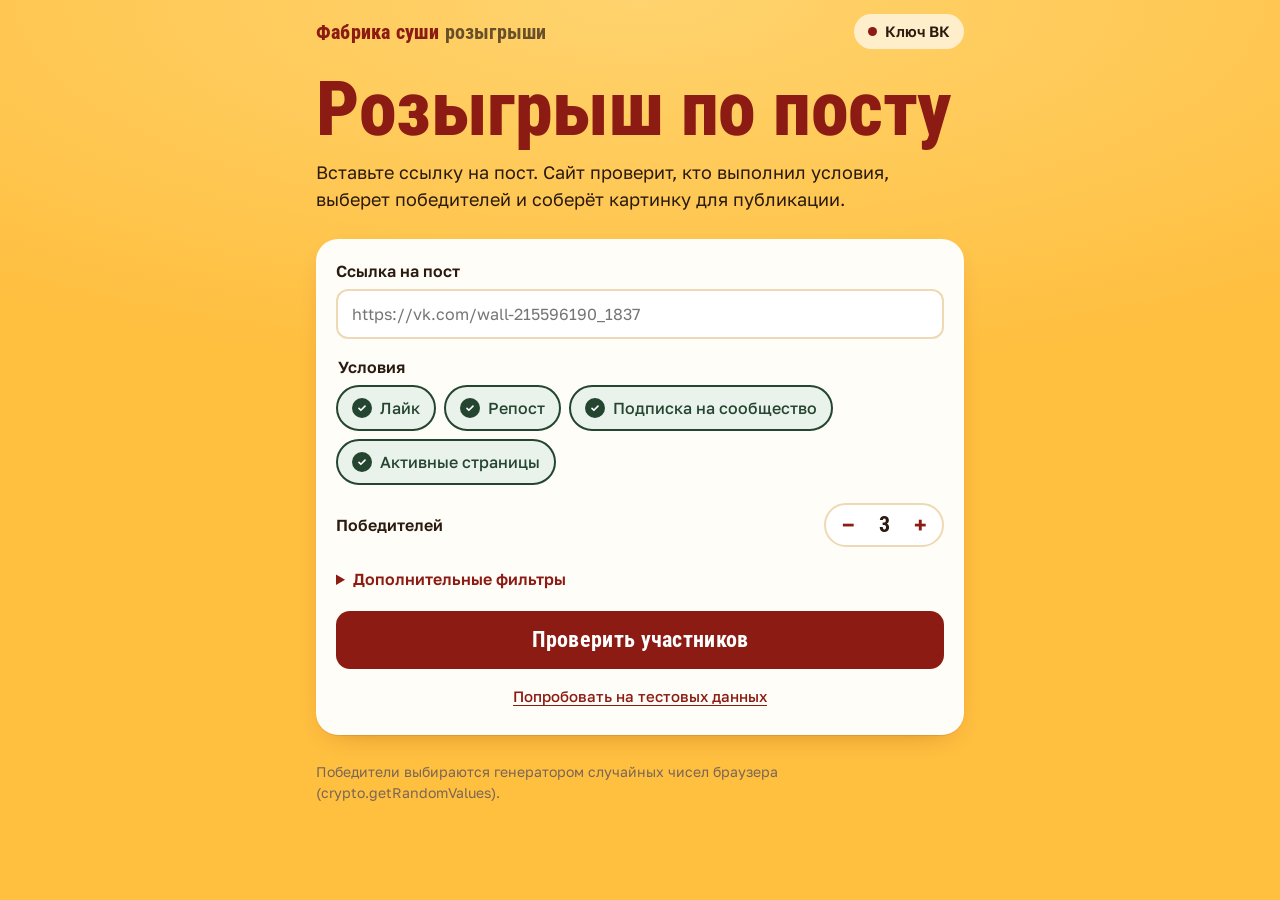
==== index.html @ 8135ab61 "Сайт-рандомайзер для розыгрышей ВК с картинкой победителей Проверка условий (лайк, репост, подписка," ====
<!doctype html>
<html lang="ru">
<head>
  <meta charset="utf-8">
  <meta name="viewport" content="width=device-width, initial-scale=1">
  <title>Розыгрыш по посту ВК</title>
  <meta name="description" content="Проверка условий розыгрыша ВКонтакте, честный выбор победителей и готовая картинка с победителями.">
  <meta name="theme-color" content="#FFBF3F">
  <link rel="preconnect" href="https://fonts.googleapis.com">
  <link rel="preconnect" href="https://fonts.gstatic.com" crossorigin>
  <link href="https://fonts.googleapis.com/css2?family=Golos+Text:wght@400;500;600;700&family=Roboto+Condensed:wght@700;800&display=swap" rel="stylesheet">
  <link rel="stylesheet" href="style.css">
</head>
<body>
  <header class="top">
    <div class="wrap top__row">
      <span class="brand">Фабрика суши <span class="brand__sub">розыгрыши</span></span>
      <button class="ghost-btn" id="tokenBtn" type="button" aria-expanded="false" aria-controls="tokenPanel">
        <span class="dot" id="tokenDot" aria-hidden="true"></span><span id="tokenBtnText">Ключ ВК</span>
      </button>
    </div>
  </header>

  <main class="wrap">
    <section class="panel token" id="tokenPanel" hidden>
      <h2 class="h2">Ключ доступа ВКонтакте</h2>
      <p class="muted">Нужен сервисный ключ вашего приложения ВК. Он хранится только в этом браузере и никуда не отправляется, кроме самого ВКонтакте.</p>
      <div class="field">
        <label for="token">Сервисный ключ</label>
        <div class="input-row">
          <input id="token" type="password" autocomplete="off" spellcheck="false" placeholder="Вставьте ключ">
          <button type="button" class="ghost-btn small" id="tokenShow">Показать</button>
        </div>
      </div>
      <div class="actions">
        <button type="button" class="btn" id="tokenSave">Сохранить ключ</button>
        <button type="button" class="link-btn" id="tokenClear">Удалить ключ</button>
      </div>
      <details class="help">
        <summary>Где взять ключ</summary>
        <ol>
          <li>Откройте раздел для разработчиков ВК (<a href="https://dev.vk.com" target="_blank" rel="noopener">dev.vk.com</a>) или кабинет VK ID для бизнеса и создайте приложение.</li>
          <li>Подтвердите действие по телефону, если ВК попросит.</li>
          <li>В настройках приложения найдите поле «Сервисный ключ доступа» и скопируйте его сюда.</li>
        </ol>
        <p class="muted">Без ключа можно попробовать сайт на тестовых данных.</p>
      </details>
    </section>

    <section class="hero">
      <h1 class="h1">Розыгрыш по&nbsp;посту</h1>
      <p class="lead">Вставьте ссылку на пост. Сайт проверит, кто выполнил условия, выберет победителей и соберёт картинку для публикации.</p>
    </section>

    <form class="panel" id="setup" novalidate>
      <div class="field">
        <label for="postUrl">Ссылка на пост</label>
        <input id="postUrl" type="url" inputmode="url" autocomplete="off" spellcheck="false" placeholder="https://vk.com/wall-215596190_1837">
        <p class="field__err" id="postErr" hidden></p>
      </div>

      <fieldset class="conds">
        <legend>Условия</legend>
        <label class="chip"><input type="checkbox" id="cLike" checked><span>Лайк</span></label>
        <label class="chip"><input type="checkbox" id="cRepost" checked><span>Репост</span></label>
        <label class="chip"><input type="checkbox" id="cMember" checked><span>Подписка на сообщество</span></label>
        <label class="chip"><input type="checkbox" id="cActive" checked><span>Активные страницы</span></label>
      </fieldset>

      <div class="field field--inline">
        <span class="label" id="countLabel">Победителей</span>
        <div class="stepper" role="group" aria-labelledby="countLabel">
          <button type="button" id="countMinus" aria-label="Меньше победителей">−</button>
          <output id="countOut" aria-live="polite">3</output>
          <button type="button" id="countPlus" aria-label="Больше победителей">+</button>
        </div>
      </div>

      <details class="more">
        <summary>Дополнительные фильтры</summary>
        <label class="check"><input type="checkbox" id="fNoPhoto"> Исключить страницы без аватарки</label>
        <label class="check"><input type="checkbox" id="fClosed"> Исключить закрытые профили</label>
        <div class="field">
          <label for="groupOverride">Проверять подписку на другое сообщество</label>
          <input id="groupOverride" type="text" autocomplete="off" spellcheck="false" placeholder="По умолчанию — сообщество, где опубликован пост">
        </div>
        <div class="field">
          <label for="exclude">Не допускать к розыгрышу</label>
          <textarea id="exclude" rows="3" spellcheck="false" placeholder="Ссылки или id через запятую или с новой строки: админы, прошлые победители"></textarea>
        </div>
      </details>

      <div class="actions">
        <button type="submit" class="btn btn--big" id="checkBtn">Проверить участников</button>
        <button type="button" class="link-btn" id="demoBtn">Попробовать на тестовых данных</button>
      </div>
    </form>

    <section class="panel" id="checkPanel" hidden aria-live="polite">
      <div class="post" id="postCard" hidden>
        <img class="post__ava" id="postAva" alt="">
        <div>
          <div class="post__name" id="postName"></div>
          <div class="muted small" id="postMeta"></div>
        </div>
      </div>
      <h2 class="h2">Проверка условий</h2>
      <ol class="funnel" id="funnel"></ol>
      <p class="status" id="checkStatus"></p>
      <div class="total" id="totalBox" hidden>
        <span class="total__num" id="totalNum">0</span>
        <span class="total__txt" id="totalTxt">участников прошли проверку</span>
      </div>
      <details class="people" id="peopleBox" hidden>
        <summary>Список участников</summary>
        <ul class="people__list" id="peopleList"></ul>
      </details>
      <div class="actions" id="drawActions" hidden>
        <button type="button" class="btn btn--big" id="drawBtn">Разыграть</button>
      </div>
    </section>

    <section class="panel" id="drawPanel" hidden>
      <h2 class="h2" id="drawTitle">Выбираем победителей</h2>
      <div class="reel" id="reel" aria-hidden="true">
        <div class="reel__track" id="reelTrack"></div>
        <div class="reel__marker"></div>
      </div>
      <ol class="winners" id="winners"></ol>
    </section>

    <section class="panel" id="posterPanel" hidden>
      <h2 class="h2">Картинка с победителями</h2>
      <p class="muted small" id="posterNote"></p>
      <div class="poster">
        <canvas id="poster" width="1254" height="1254" aria-label="Картинка с победителями"></canvas>
      </div>
      <div class="actions actions--wrap">
        <button type="button" class="btn" id="downloadBtn">Скачать картинку</button>
        <button type="button" class="btn btn--light" id="shareBtn" hidden>Поделиться</button>
        <button type="button" class="btn btn--light" id="copyBtn">Скопировать список</button>
        <button type="button" class="btn btn--light" id="protocolBtn">Скачать протокол</button>
      </div>
      <p class="muted small">Протокол — это файл со всеми участниками, прошедшими проверку, и результатом выбора. Его можно показать, если кто-то усомнится в честности.</p>
    </section>
  </main>

  <div class="toast" id="toast" role="status" aria-live="polite" hidden></div>

  <footer class="wrap foot muted small">
    Победители выбираются генератором случайных чисел браузера (crypto.getRandomValues).
  </footer>

  <script src="app.js"></script>
</body>
</html>
---- style.css ----
:root {
  --saffron: #FFBF3F;
  --saffron-deep: #F0A31C;
  --paper: #FFFDF7;
  --soy: #2A1A10;
  --ash: #7A6656;
  --wine: #8C1C13;
  --wine-dark: #6E130C;
  --nori: #24452F;
  --line: #EED9B4;
  --gold: #F7B500;
  --silver: #8B9AAA;
  --bronze: #C46A1E;
  --radius-panel: 22px;
  --radius-ctl: 12px;
  --display: "Roboto Condensed", "Arial Narrow", sans-serif;
  --ui: "Golos Text", system-ui, -apple-system, "Segoe UI", sans-serif;
}

* { box-sizing: border-box; }
[hidden] { display: none !important; }
html { -webkit-text-size-adjust: 100%; }
body {
  margin: 0;
  background: var(--saffron);
  background-image: radial-gradient(120% 60% at 50% 0%, #FFD36E 0%, rgba(255, 211, 110, 0) 70%);
  background-attachment: fixed;
  color: var(--soy);
  font: 400 16px/1.5 var(--ui);
}
img { display: block; }
a { color: var(--wine); }
.wrap { width: 100%; max-width: 680px; margin: 0 auto; padding: 0 16px; }
.muted { color: var(--ash); }
.small { font-size: 14px; }

/* header */
.top { padding: 14px 0 0; }
.top__row { display: flex; align-items: center; justify-content: space-between; gap: 12px; }
.brand { font: 800 20px/1 var(--display); color: var(--wine); letter-spacing: .2px; }
.brand__sub { font-weight: 700; color: var(--soy); opacity: .7; }
.dot { width: 9px; height: 9px; border-radius: 50%; background: var(--wine); display: inline-block; margin-right: 8px; }
.dot.ok { background: var(--nori); }

/* hero */
.hero { padding: 26px 0 8px; }
.h1 {
  font: 800 clamp(44px, 12vw, 76px)/.92 var(--display);
  color: var(--wine);
  margin: 0 0 14px;
  letter-spacing: -.5px;
}
.lead { margin: 0; font-size: 18px; max-width: 34em; }
.h2 { font: 700 26px/1.1 var(--display); margin: 0 0 14px; }

/* panels */
.panel {
  background: var(--paper);
  border-radius: var(--radius-panel);
  padding: 20px;
  margin: 18px 0;
  box-shadow: 0 1px 0 rgba(140, 28, 19, .12), 0 10px 30px -18px rgba(110, 19, 12, .45);
}
.token { border: 2px solid var(--wine); }

/* fields */
.field { margin: 0 0 16px; }
.field label, .label, legend { display: block; font-weight: 600; margin: 0 0 6px; }
input[type=text], input[type=url], input[type=password], textarea {
  width: 100%;
  font: 400 16px/1.4 var(--ui);
  color: var(--soy);
  background: #fff;
  border: 2px solid var(--line);
  border-radius: var(--radius-ctl);
  padding: 12px 14px;
  outline: none;
  transition: border-color .15s;
}
textarea { resize: vertical; }
input:focus, textarea:focus { border-color: var(--wine); }
.field__err { color: var(--wine); font-weight: 600; margin: 8px 0 0; }
.input-row { display: flex; gap: 8px; }
.input-row input { flex: 1; min-width: 0; }
.field--inline { display: flex; align-items: center; justify-content: space-between; gap: 12px; }
.field--inline .label { margin: 0; }

/* conditions */
.conds { border: 0; padding: 0; margin: 0 0 18px; display: flex; flex-wrap: wrap; gap: 8px; }
.conds legend { width: 100%; }
.chip { position: relative; cursor: pointer; }
.chip input { position: absolute; opacity: 0; inset: 0; margin: 0; cursor: pointer; }
.chip span {
  display: inline-flex; align-items: center; gap: 8px;
  padding: 9px 14px;
  border-radius: 999px;
  border: 2px solid var(--line);
  background: #fff;
  font-weight: 500;
  transition: background .15s, border-color .15s, color .15s;
}
.chip span::before {
  content: ""; width: 16px; height: 16px; border-radius: 50%;
  border: 2px solid var(--line); background: #fff; flex: none;
}
.chip input:checked + span { border-color: var(--nori); background: #EAF2EC; color: var(--nori); }
.chip input:checked + span::before {
  border-color: var(--nori);
  background: var(--nori) url("data:image/svg+xml,%3Csvg xmlns='http://www.w3.org/2000/svg' viewBox='0 0 16 16'%3E%3Cpath d='M4 8.5l2.5 2.5L12 5.5' fill='none' stroke='white' stroke-width='2.2' stroke-linecap='round' stroke-linejoin='round'/%3E%3C/svg%3E") center/12px no-repeat;
}
.chip input:focus-visible + span { outline: 3px solid var(--wine); outline-offset: 2px; }

.check { display: flex; gap: 10px; align-items: center; margin: 0 0 12px; cursor: pointer; }
.check input { width: 20px; height: 20px; accent-color: var(--nori); }

.stepper { display: inline-flex; align-items: center; border: 2px solid var(--line); border-radius: 999px; background: #fff; }
.stepper button {
  width: 44px; height: 40px; border: 0; background: none; cursor: pointer;
  font: 600 22px/1 var(--ui); color: var(--wine); border-radius: 999px;
}
.stepper button:disabled { color: var(--line); cursor: default; }
.stepper output { min-width: 28px; text-align: center; font: 700 22px/1 var(--display); }

details.more, details.help { margin: 0 0 16px; }
details summary { cursor: pointer; font-weight: 600; color: var(--wine); padding: 4px 0; }
details[open] summary { margin-bottom: 12px; }
.help ol { padding-left: 20px; margin: 0 0 10px; }

/* buttons */
.actions { display: flex; flex-direction: column; align-items: stretch; gap: 10px; margin-top: 6px; }
.actions--wrap { flex-direction: row; flex-wrap: wrap; }
.actions--wrap .btn { flex: 1 1 auto; }
.btn {
  font: 600 16px/1 var(--ui);
  border: 0; cursor: pointer;
  background: var(--wine); color: #fff;
  padding: 15px 20px; border-radius: 14px;
  transition: background .15s, transform .1s;
}
.btn:hover { background: var(--wine-dark); }
.btn:active { transform: scale(.98); }
.btn:disabled { background: #C9A99F; cursor: progress; }
.btn--big { font: 700 22px/1 var(--display); padding: 18px 20px; letter-spacing: .3px; }
.btn--light { background: #fff; color: var(--wine); box-shadow: inset 0 0 0 2px var(--wine); }
.btn--light:hover { background: #FBEDEA; }
.ghost-btn {
  display: inline-flex; align-items: center; white-space: nowrap; flex: none;
  font: 600 15px/1 var(--ui); color: var(--soy);
  background: rgba(255, 253, 247, .7); border: 0; border-radius: 999px;
  padding: 10px 14px; cursor: pointer;
}
.ghost-btn.small { font-size: 14px; border-radius: var(--radius-ctl); }
.link-btn {
  background: none; border: 0; padding: 8px 0; cursor: pointer;
  font: 500 15px/1.3 var(--ui); color: var(--wine); text-decoration: underline; text-underline-offset: 3px;
}
button:focus-visible, a:focus-visible, summary:focus-visible { outline: 3px solid var(--wine); outline-offset: 2px; }

/* post card */
.post { display: flex; gap: 12px; align-items: center; padding-bottom: 16px; margin-bottom: 16px; border-bottom: 2px dashed var(--line); }
.post__ava { width: 48px; height: 48px; border-radius: 50%; object-fit: cover; background: var(--line); }
.post__name { font-weight: 700; }

/* funnel */
.funnel { list-style: none; margin: 0 0 12px; padding: 0; display: grid; gap: 10px; }
.funnel li { display: grid; grid-template-columns: 1fr auto; gap: 4px 12px; align-items: baseline; }
.funnel .f-name { font-weight: 500; }
.funnel .f-num { font: 700 20px/1 var(--display); font-variant-numeric: tabular-nums; }
.funnel .f-bar { grid-column: 1 / -1; height: 10px; border-radius: 99px; background: #F6EAD3; overflow: hidden; }
.funnel .f-bar i { display: block; height: 100%; width: 0; background: var(--saffron-deep); border-radius: inherit; transition: width .5s ease; }
.funnel li.done .f-bar i { background: var(--nori); }
.funnel li.wait { opacity: .45; }
.funnel li.run .f-num::after { content: "…"; }
.funnel .f-note { grid-column: 1 / -1; font-size: 13px; color: var(--ash); }
.status { margin: 0 0 8px; min-height: 1.5em; color: var(--ash); }
.status.err { color: var(--wine); font-weight: 600; }

.total { display: flex; align-items: baseline; gap: 10px; margin: 6px 0 12px; }
.total__num { font: 800 56px/1 var(--display); color: var(--nori); }
.total__txt { font-weight: 600; }

.people summary { margin-bottom: 0; }
.people__list { list-style: none; padding: 0; margin: 10px 0 14px; max-height: 320px; overflow: auto; display: grid; gap: 6px; }
.people__list li { display: flex; align-items: center; gap: 10px; font-size: 15px; }
.people__list img { width: 32px; height: 32px; border-radius: 50%; object-fit: cover; background: var(--line); }

/* reel: the one loud moment */
.reel {
  position: relative; height: 112px; margin: 4px -20px 18px;
  overflow: hidden;
  background: var(--wine);
  -webkit-mask-image: linear-gradient(90deg, transparent, #000 18%, #000 82%, transparent);
          mask-image: linear-gradient(90deg, transparent, #000 18%, #000 82%, transparent);
}
.reel__track { position: absolute; top: 14px; left: 0; display: flex; gap: 12px; will-change: transform; }
.reel__track img { width: 84px; height: 84px; border-radius: 50%; object-fit: cover; border: 3px solid rgba(255, 255, 255, .25); background: #A8463C; flex: none; }
.reel__marker {
  position: absolute; left: 50%; top: 8px; bottom: 8px; width: 96px; margin-left: -48px;
  border-radius: 50%; border: 4px solid var(--saffron);
  box-shadow: 0 0 0 4px rgba(255, 191, 63, .3);
  pointer-events: none;
}

.winners { list-style: none; padding: 0; margin: 0; display: grid; gap: 10px; }
.winner {
  display: grid; grid-template-columns: auto 56px 1fr auto; gap: 12px; align-items: center;
  padding: 10px 12px 10px 10px; border-radius: 16px; background: #fff; border: 2px solid var(--line);
}
.winner__place {
  width: 34px; height: 34px; border-radius: 50%; display: grid; place-items: center;
  font: 800 18px/1 var(--display); color: #fff; background: var(--silver);
}
.winner[data-place="1"] .winner__place { background: var(--gold); }
.winner[data-place="3"] .winner__place { background: var(--bronze); }
.winner img { width: 56px; height: 56px; border-radius: 50%; object-fit: cover; background: var(--line); }
.winner__name { font-weight: 700; overflow-wrap: anywhere; }
.winner__name a { color: inherit; text-decoration: none; }
.winner__name a:hover { text-decoration: underline; }
.winner__meta { font-size: 13px; color: var(--ash); }
.winner .link-btn { font-size: 14px; }
.winner.new { animation: pop .45s ease; }
@keyframes pop { from { transform: scale(.94); opacity: 0; } to { transform: none; opacity: 1; } }

.poster { border-radius: 14px; overflow: hidden; margin: 0 0 14px; background: var(--saffron); }
.poster canvas { width: 100%; height: auto; display: block; }

.toast {
  position: fixed; left: 50%; bottom: 20px; transform: translateX(-50%);
  background: var(--soy); color: #fff; padding: 12px 18px; border-radius: 12px;
  font-weight: 500; max-width: calc(100% - 32px); z-index: 10;
}
.foot { padding: 8px 16px 32px; }

@media (max-width: 420px) {
  .panel { padding: 16px; border-radius: 18px; }
  .reel { margin-left: -16px; margin-right: -16px; }
  .winner { grid-template-columns: auto 48px 1fr; }
  .winner img { width: 48px; height: 48px; }
  .winner .link-btn { grid-column: 2 / -1; justify-self: start; padding: 0; }
}
@media (prefers-reduced-motion: reduce) {
  * { transition: none !important; animation: none !important; }
}
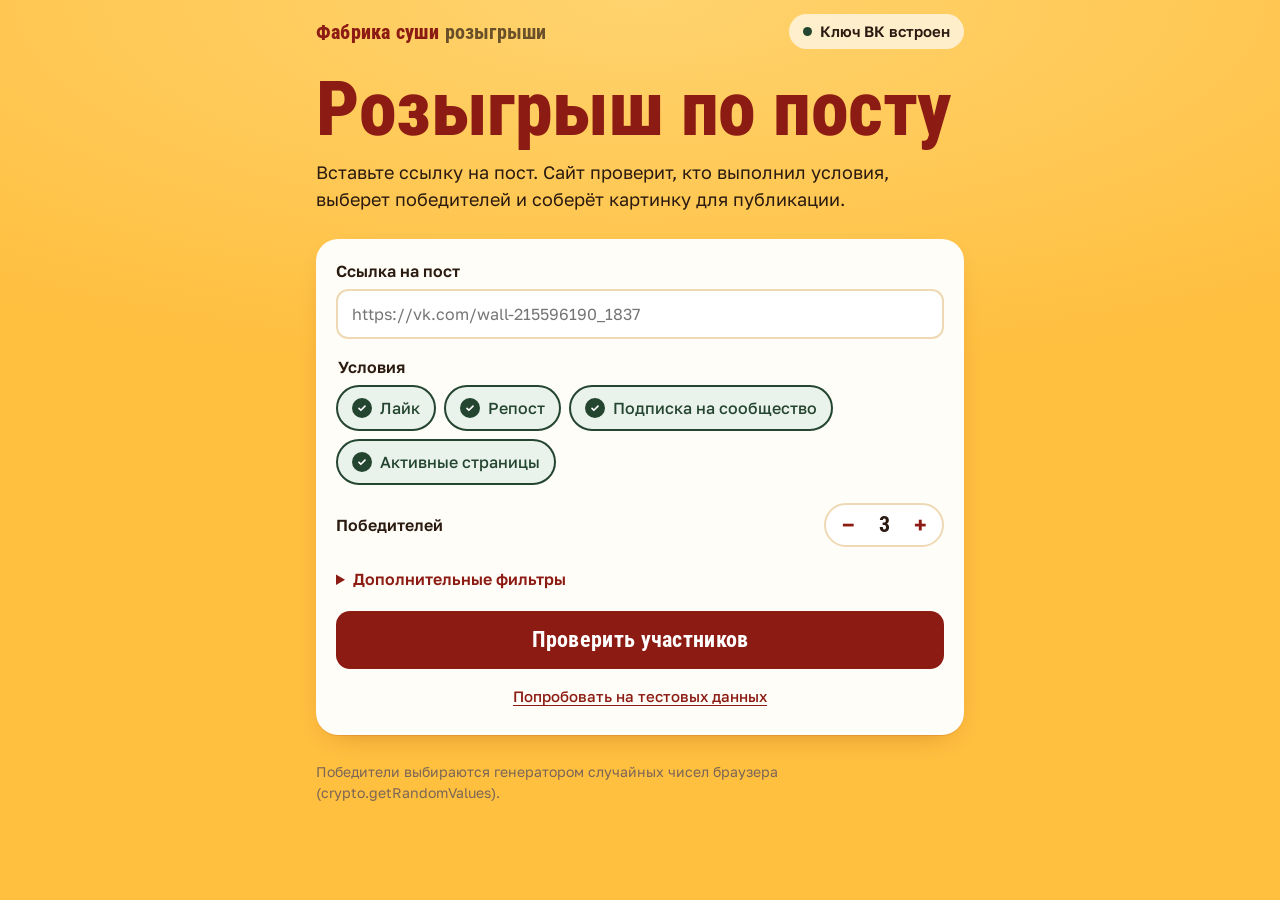
==== commit 17fa0f75: "Проверка репостов по стенам участников и встроенный ключ ВК Список likes.getList(copies) с сервисным" ====
--- a/index.html
+++ b/index.html
@@ -24,7 +24,7 @@
   <main class="wrap">
     <section class="panel token" id="tokenPanel" hidden>
       <h2 class="h2">Ключ доступа ВКонтакте</h2>
-      <p class="muted">Нужен сервисный ключ вашего приложения ВК. Он хранится только в этом браузере и никуда не отправляется, кроме самого ВКонтакте.</p>
+      <p class="muted">На сайте уже есть встроенный ключ, и он работает без настройки. Свой сервисный ключ нужен, только если встроенный перестанет работать. Свой ключ хранится в этом браузере и отправляется только во ВКонтакте.</p>
       <div class="field">
         <label for="token">Сервисный ключ</label>
         <div class="input-row">
@@ -43,8 +43,7 @@
           <li>Подтвердите действие по телефону, если ВК попросит.</li>
           <li>В настройках приложения найдите поле «Сервисный ключ доступа» и скопируйте его сюда.</li>
         </ol>
-        <p class="muted">Без ключа можно попробовать сайт на тестовых данных.</p>
-      </details>
+              </details>
     </section>
 
     <section class="hero">
